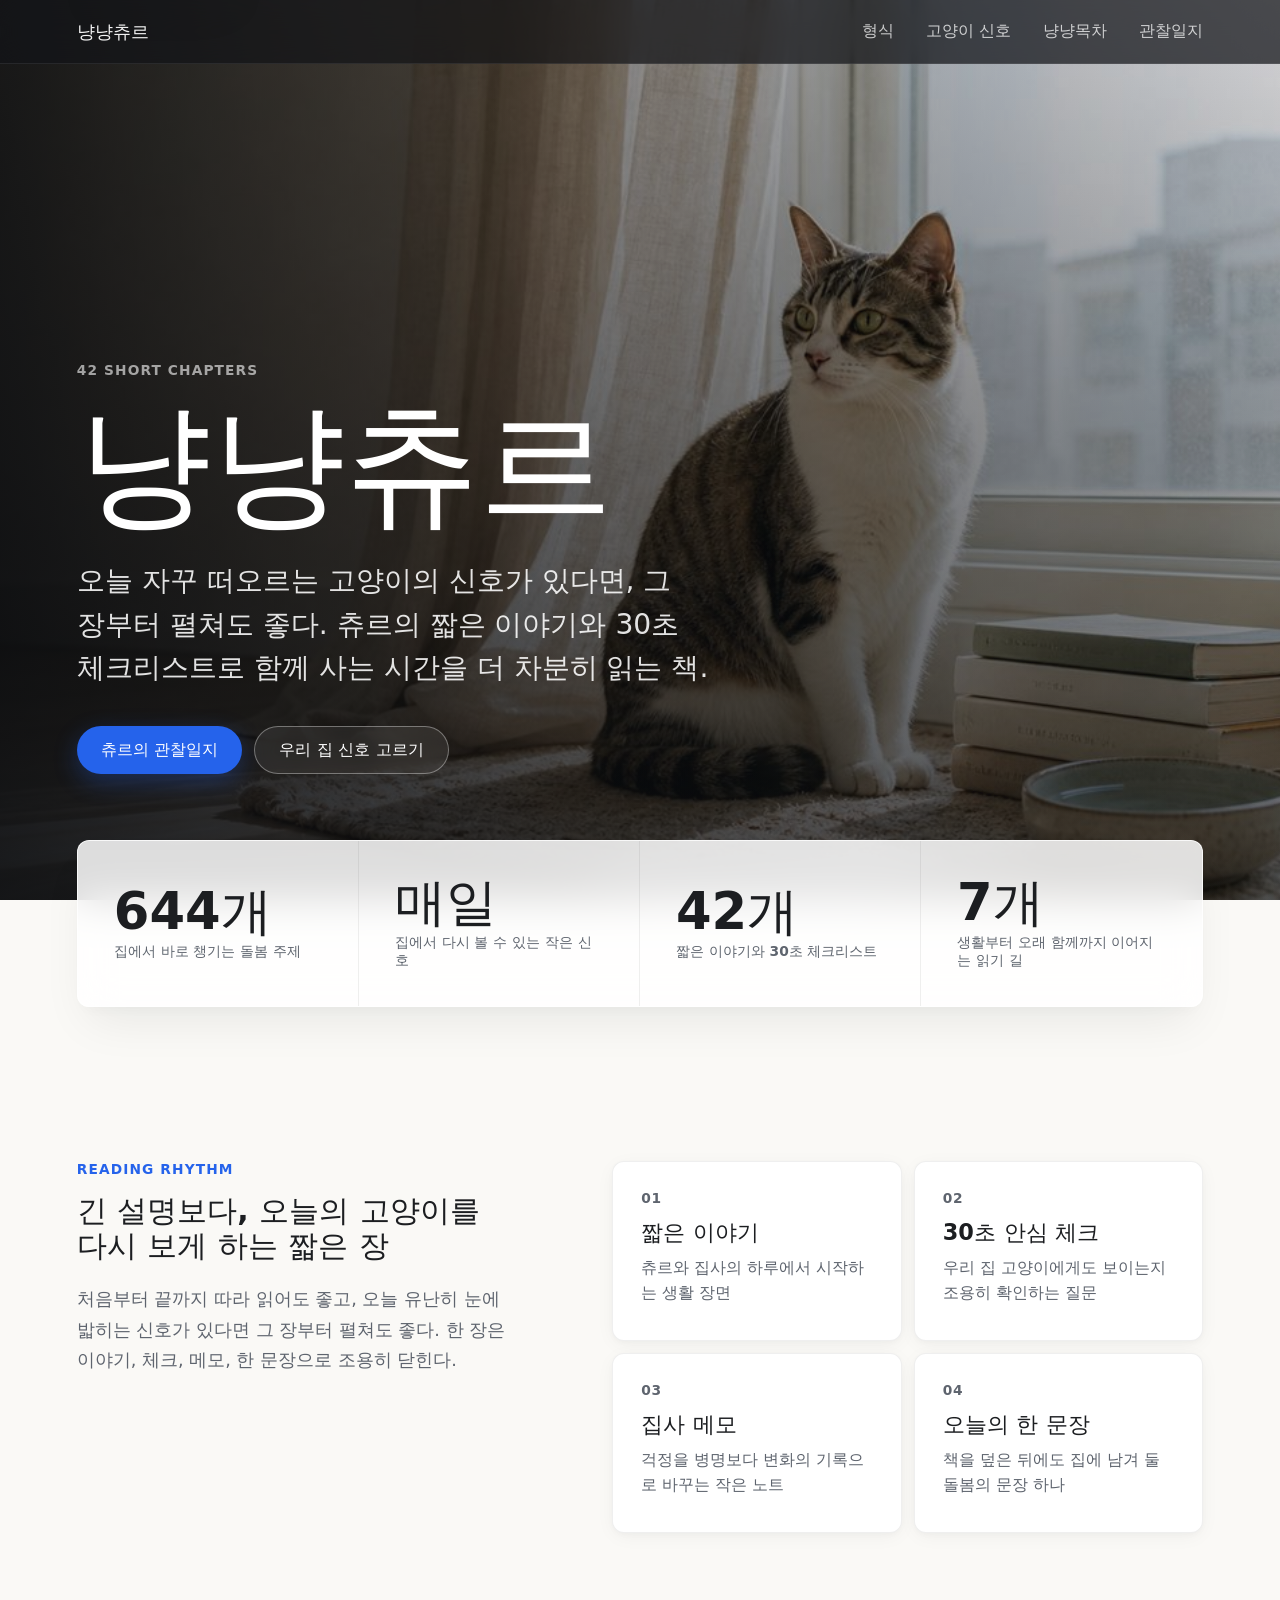
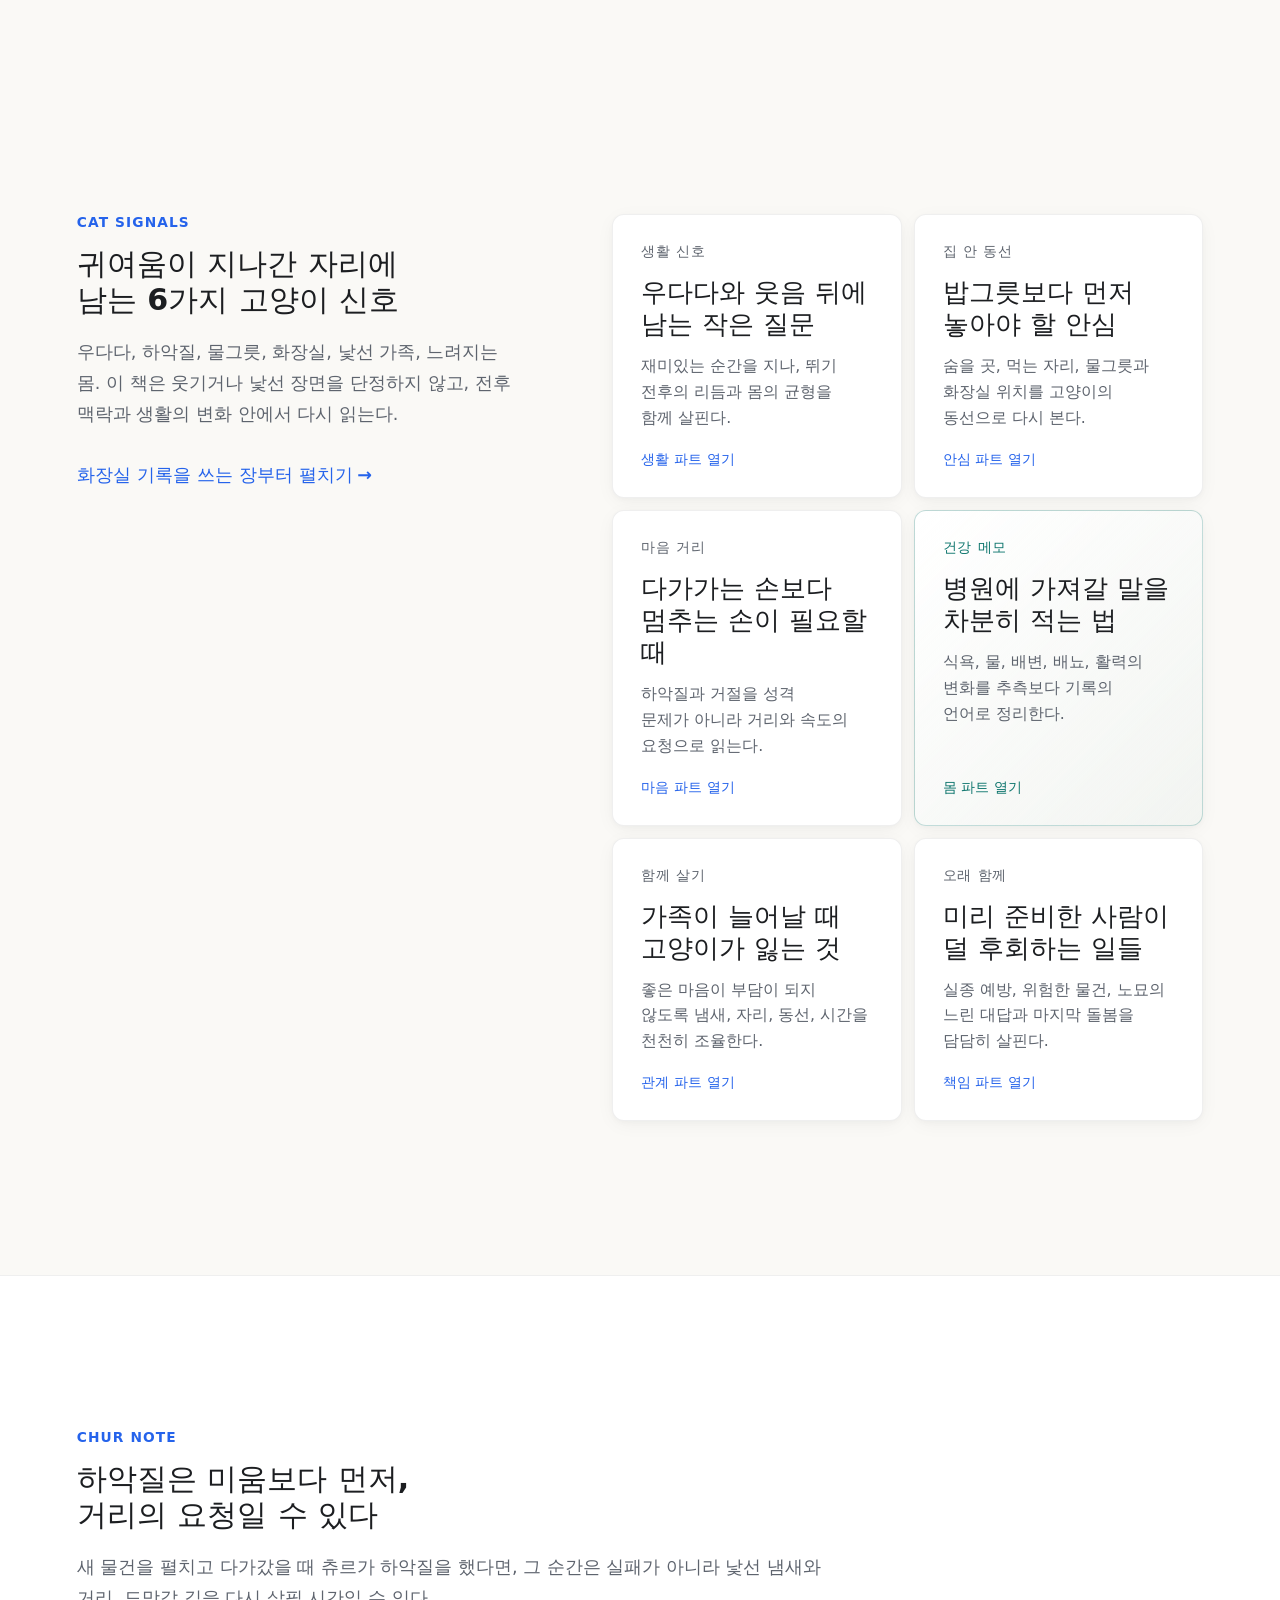
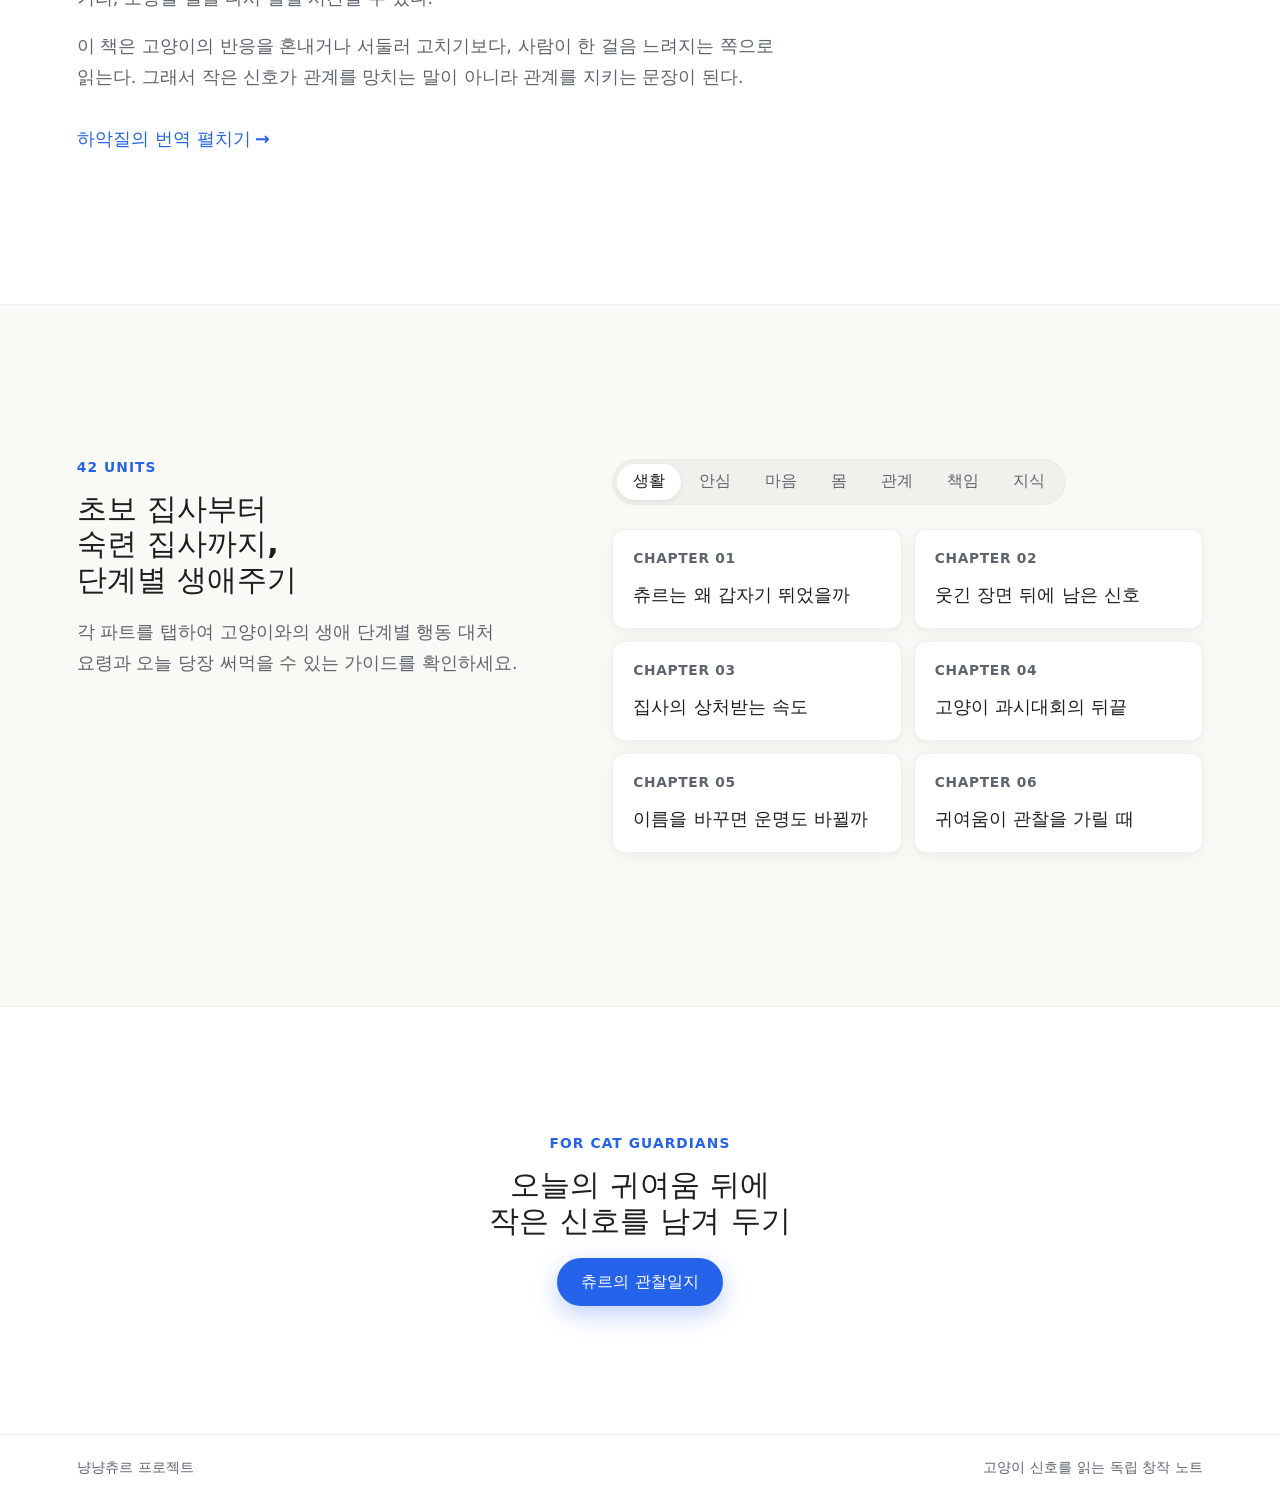
==== web/index.html @ a4cfbbdb "Publish catbook project" ====
<!doctype html>
<html lang="ko">
  <head>
    <meta charset="utf-8" />
    <meta name="viewport" content="width=device-width, initial-scale=1" />
    <title>냥냥츄르 | 고양이 신호를 읽는 이야기 노트</title>
    <meta
      name="description"
      content="고양이 츄르와 집사의 짧은 이야기로 행동, 건강, 돌봄, 관계의 신호를 읽는 집사용 관찰 노트"
    />
    <link rel="icon" href="data:," />
    <link
      rel="preload"
      as="image"
      href="../assets/hero-window-cat-1280.jpg"
      imagesrcset="../assets/hero-window-cat-768.jpg 768w, ../assets/hero-window-cat-1280.jpg 1280w"
      imagesizes="100vw"
      fetchpriority="high"
    />
    <link rel="stylesheet" href="./styles.css?v=20260605-pctitles" />
  </head>
  <body>
    <a class="skip-link" href="#format">본문으로 건너뛰기</a>
    <header class="site-header" aria-label="상단 내비게이션">
      <a class="brand" href="#top" aria-label="냥냥츄르 처음으로">냥냥츄르</a>
      <nav class="nav-links" aria-label="주요 섹션">
        <a href="#format">형식</a>
        <a href="#signals">고양이 신호</a>
        <a href="#chapters">냥냥목차</a>
        <a href="./manuscript.html">관찰일지</a>
      </nav>
    </header>

    <main id="top">
      <section class="hero" aria-labelledby="hero-title">
        <picture class="hero-media">
          <source
            type="image/jpeg"
            srcset="../assets/hero-window-cat-768.jpg 768w, ../assets/hero-window-cat-1280.jpg 1280w"
            sizes="100vw"
          />
          <img
            class="hero-image"
            src="../assets/hero-window-cat-1280.jpg"
            width="1280"
            height="683"
            alt="창가에 앉은 고양이와 책, 물그릇"
            decoding="async"
            fetchpriority="high"
          />
        </picture>
        <div class="hero-scrim"></div>
        <div class="hero-content">
          <p class="eyebrow">42 short chapters</p>
          <h1 id="hero-title">냥냥츄르</h1>
          <p class="hero-copy">
            오늘 자꾸 떠오르는 고양이의 신호가 있다면, 그 장부터 펼쳐도 좋다. 츄르의 짧은 이야기와 30초 체크리스트로 함께 사는 시간을 더 차분히 읽는 책.
          </p>
          <div class="hero-actions">
            <a class="button primary" href="./manuscript.html">츄르의 관찰일지</a>
            <a class="button secondary" href="#signals">우리 집 신호 고르기</a>
          </div>
        </div>
      </section>

      <section class="summary-band" aria-label="프로젝트 요약">
        <div class="summary-item">
          <strong>644개</strong>
          <span>집에서 바로 챙기는 돌봄 주제</span>
        </div>
        <div class="summary-item">
          <strong>매일</strong>
          <span>집에서 다시 볼 수 있는 작은 신호</span>
        </div>
        <div class="summary-item">
          <strong>42개</strong>
          <span>짧은 이야기와 30초 체크리스트</span>
        </div>
        <div class="summary-item">
          <strong>7개</strong>
          <span>생활부터 오래 함께까지 이어지는 읽기 길</span>
        </div>
      </section>

      <section class="section" id="format" aria-labelledby="format-title">
        <div class="section-copy">
          <p class="eyebrow">Reading rhythm</p>
          <h2 id="format-title">긴 설명보다, 오늘의 고양이를 다시 보게 하는 짧은 장</h2>
          <p>
            처음부터 끝까지 따라 읽어도 좋고, 오늘 유난히 눈에 밟히는 신호가 있다면 그 장부터 펼쳐도 좋다. 한 장은 이야기, 체크, 메모, 한 문장으로 조용히 닫힌다.
          </p>
        </div>
        <div class="format-grid" aria-label="책의 반복 구조">
          <article>
            <span>01</span>
            <strong>짧은 이야기</strong>
            <p>츄르와 집사의 하루에서 시작하는 생활 장면</p>
          </article>
          <article>
            <span>02</span>
            <strong>30초 안심 체크</strong>
            <p>우리 집 고양이에게도 보이는지 조용히 확인하는 질문</p>
          </article>
          <article>
            <span>03</span>
            <strong>집사 메모</strong>
            <p>걱정을 병명보다 변화의 기록으로 바꾸는 작은 노트</p>
          </article>
          <article>
            <span>04</span>
            <strong>오늘의 한 문장</strong>
            <p>책을 덮은 뒤에도 집에 남겨 둘 돌봄의 문장 하나</p>
          </article>
        </div>
      </section>

      <section class="section categories" id="signals" aria-labelledby="signals-title">
        <div class="section-copy">
          <p class="eyebrow">Cat signals</p>
          <h2 id="signals-title">귀여움이 지나간 자리에 남는 6가지 고양이 신호</h2>
          <p>
            우다다, 하악질, 물그릇, 화장실, 낯선 가족, 느려지는 몸. 이 책은 웃기거나 낯선 장면을 단정하지 않고, 전후 맥락과 생활의 변화 안에서 다시 읽는다.
          </p>
          <a class="text-link" href="./manuscript.html#chapter-19">화장실 기록을 쓰는 장부터 펼치기</a>
        </div>
        <div class="category-grid" aria-label="고양이 신호 카테고리">
          <button class="category-card" type="button" data-part-open="0">
            <span>생활 신호</span>
            <strong>우다다와 웃음 뒤에 남는 작은 질문</strong>
            <p>재미있는 순간을 지나, 뛰기 전후의 리듬과 몸의 균형을 함께 살핀다.</p>
            <em>생활 파트 열기</em>
          </button>
          <button class="category-card" type="button" data-part-open="1">
            <span>집 안 동선</span>
            <strong>밥그릇보다 먼저 놓아야 할 안심</strong>
            <p>숨을 곳, 먹는 자리, 물그릇과 화장실 위치를 고양이의 동선으로 다시 본다.</p>
            <em>안심 파트 열기</em>
          </button>
          <button class="category-card" type="button" data-part-open="2">
            <span>마음 거리</span>
            <strong>다가가는 손보다 멈추는 손이 필요할 때</strong>
            <p>하악질과 거절을 성격 문제가 아니라 거리와 속도의 요청으로 읽는다.</p>
            <em>마음 파트 열기</em>
          </button>
          <button class="category-card highlight" type="button" data-part-open="3">
            <span>건강 메모</span>
            <strong>병원에 가져갈 말을 차분히 적는 법</strong>
            <p>식욕, 물, 배변, 배뇨, 활력의 변화를 추측보다 기록의 언어로 정리한다.</p>
            <em>몸 파트 열기</em>
          </button>
          <button class="category-card" type="button" data-part-open="4">
            <span>함께 살기</span>
            <strong>가족이 늘어날 때 고양이가 잃는 것</strong>
            <p>좋은 마음이 부담이 되지 않도록 냄새, 자리, 동선, 시간을 천천히 조율한다.</p>
            <em>관계 파트 열기</em>
          </button>
          <button class="category-card" type="button" data-part-open="5">
            <span>오래 함께</span>
            <strong>미리 준비한 사람이 덜 후회하는 일들</strong>
            <p>실종 예방, 위험한 물건, 노묘의 느린 대답과 마지막 돌봄을 담담히 살핀다.</p>
            <em>책임 파트 열기</em>
          </button>
        </div>
      </section>

      <section class="section quiet" aria-labelledby="sample-title">
        <div class="section-copy">
          <p class="eyebrow">Chur note</p>
          <h2 class="title-lines" id="sample-title">
            <span>하악질은 미움보다 먼저,</span>
            <span>거리의 요청일 수 있다</span>
          </h2>
          <p>
            새 물건을 펼치고 다가갔을 때 츄르가 하악질을 했다면, 그 순간은 실패가 아니라 낯선 냄새와 거리, 도망갈 길을 다시 살필 시간일 수 있다.
          </p>
          <p>
            이 책은 고양이의 반응을 혼내거나 서둘러 고치기보다, 사람이 한 걸음 느려지는 쪽으로 읽는다. 그래서 작은 신호가 관계를 망치는 말이 아니라 관계를 지키는 문장이 된다.
          </p>
          <a class="text-link" href="./manuscript.html#chapter-14">하악질의 번역 펼치기</a>
        </div>
      </section>

      <section class="section" id="chapters" aria-labelledby="chapters-title">
        <div class="section-copy">
          <p class="eyebrow">42 units</p>
          <h2 class="title-lines" id="chapters-title">
            <span>초보 집사부터</span>
            <span>숙련 집사까지,</span>
            <span>단계별 생애주기</span>
          </h2>
          <p>각 파트를 탭하여 고양이와의 생애 단계별 행동 대처 요령과 오늘 당장 써먹을 수 있는 가이드를 확인하세요.</p>
        </div>
        <div class="chapters-wrapper">
          <div class="chapter-tabs" role="tablist" aria-label="목차 파트">
            <button class="tab-button active" id="part-tab-0" role="tab" type="button" data-part="0" aria-controls="chapter-list" aria-selected="true">생활</button>
            <button class="tab-button" id="part-tab-1" role="tab" type="button" data-part="1" aria-controls="chapter-list" aria-selected="false" tabindex="-1">안심</button>
            <button class="tab-button" id="part-tab-2" role="tab" type="button" data-part="2" aria-controls="chapter-list" aria-selected="false" tabindex="-1">마음</button>
            <button class="tab-button" id="part-tab-3" role="tab" type="button" data-part="3" aria-controls="chapter-list" aria-selected="false" tabindex="-1">몸</button>
            <button class="tab-button" id="part-tab-4" role="tab" type="button" data-part="4" aria-controls="chapter-list" aria-selected="false" tabindex="-1">관계</button>
            <button class="tab-button" id="part-tab-5" role="tab" type="button" data-part="5" aria-controls="chapter-list" aria-selected="false" tabindex="-1">책임</button>
            <button class="tab-button" id="part-tab-6" role="tab" type="button" data-part="6" aria-controls="chapter-list" aria-selected="false" tabindex="-1">지식</button>
          </div>
          <div class="chapter-list" id="chapter-list" role="tabpanel" aria-live="polite" aria-labelledby="part-tab-0" tabindex="0"></div>
        </div>
      </section>

      <div class="part-modal" id="part-modal" role="dialog" aria-modal="true" aria-hidden="true" aria-labelledby="part-modal-title" aria-describedby="part-modal-summary" hidden>
        <div class="modal-backdrop" data-modal-close></div>
        <section class="modal-panel" tabindex="-1">
          <button class="modal-close" type="button" aria-label="상세 닫기" data-modal-close>×</button>
          <p class="modal-kicker" id="part-modal-kicker"></p>
          <h3 id="part-modal-title"></h3>
          <p id="part-modal-summary"></p>
          <div class="modal-meta" aria-label="파트 핵심 요약">
            <article>
              <span>집사가 볼 신호</span>
              <strong id="part-modal-focus"></strong>
            </article>
            <article>
              <span>남는 쓸모</span>
              <strong id="part-modal-reader"></strong>
            </article>
            <article>
              <span>읽는 결</span>
              <strong id="part-modal-tone"></strong>
            </article>
          </div>
          <div class="modal-badges" id="part-modal-badges" aria-label="핵심 키워드"></div>
          <div class="modal-unit-list" id="part-modal-units"></div>
          <div class="modal-footer">
            <p id="part-modal-closing"></p>
            <a class="button primary compact" id="part-modal-link" href="./manuscript.html">해당 장면 펼치기</a>
          </div>
        </section>
      </div>

      <section class="final-cta" aria-labelledby="cta-title">
        <p class="eyebrow">For cat guardians</p>
        <h2 id="cta-title">
          <span>오늘의 귀여움 뒤에</span>
          <span>작은 신호를 남겨 두기</span>
        </h2>
        <a class="button primary" href="./manuscript.html">츄르의 관찰일지</a>
      </section>
    </main>

    <footer class="site-footer">
      <span>냥냥츄르 프로젝트</span>
      <span>고양이 신호를 읽는 독립 창작 노트</span>
    </footer>

    <script src="./script.js?v=20260604-opt" defer></script>
  </body>
</html>
---- web/styles.css ----
:root {
  --bg: #FAF9F6;
  --surface: #ffffff;
  --surface-soft: rgba(255, 255, 255, 0.8);
  --ink: #1C1E21;
  --muted: #5E646E;
  --line: rgba(28, 30, 33, 0.07);
  --line-strong: rgba(28, 30, 33, 0.14);
  --blue: #2563EB;
  --green: #0F766E;
  --coral: #EA580C;
  --shadow: 0 4px 20px -2px rgba(28, 30, 33, 0.05), 0 2px 6px -1px rgba(28, 30, 33, 0.03);
  --shadow-lg: 0 24px 48px -12px rgba(18, 22, 28, 0.08), 0 8px 16px -4px rgba(18, 22, 28, 0.03);
  --font-sans: "Malgun Gothic", "Apple SD Gothic Neo", "Noto Sans KR", "Segoe UI", system-ui, -apple-system, BlinkMacSystemFont, Arial, sans-serif;
  --page-x: clamp(20px, 6vw, 80px);
  --radius: 12px;
  --text-xs: clamp(0.76rem, 0.72rem + 0.2vw, 0.86rem);
  --text-sm: clamp(0.88rem, 0.84rem + 0.22vw, 0.98rem);
  --text-base: clamp(1rem, 0.94rem + 0.28vw, 1.1rem);
  --text-md: clamp(1.1rem, 1rem + 0.45vw, 1.35rem);
  --text-lg: clamp(1.28rem, 1.12rem + 0.8vw, 1.85rem);
  --title: clamp(2.2rem, 1.6rem + 4vw, 4.8rem);
  --section-title: clamp(1.85rem, 2.35vw, 2.5rem);
  --display: clamp(3.8rem, 2rem + 8vw, 8.5rem);
}

* {
  box-sizing: border-box;
}

html {
  font-size: 16px;
  -webkit-text-size-adjust: 100%;
  text-size-adjust: 100%;
  scroll-behavior: smooth;
}

body {
  margin: 0;
  background: var(--bg);
  color: var(--ink);
  font-family: var(--font-sans);
  font-synthesis: none;
  letter-spacing: 0;
  -webkit-font-smoothing: antialiased;
  -moz-osx-font-smoothing: grayscale;
}

body.modal-open {
  overflow: hidden;
}

img {
  display: block;
  max-width: 100%;
  height: auto;
}

.ai-generated-media {
  position: relative;
  isolation: isolate;
}

.ai-generated-media::after {
  content: attr(data-ai-label);
  position: absolute;
  z-index: 2;
  right: 12px;
  bottom: 12px;
  max-width: calc(100% - 24px);
  border: 1px solid rgba(255, 255, 255, 0.38);
  border-radius: 999px;
  padding: 6px 10px;
  background: rgba(28, 30, 33, 0.72);
  color: #ffffff;
  font-size: clamp(0.72rem, 0.68rem + 0.18vw, 0.84rem);
  font-weight: 800;
  line-height: 1.2;
  text-shadow: 0 1px 2px rgba(0, 0, 0, 0.35);
  pointer-events: none;
  backdrop-filter: blur(8px);
  -webkit-backdrop-filter: blur(8px);
}

.ai-generated-media img {
  user-select: none;
  -webkit-user-drag: none;
  -webkit-touch-callout: none;
}

a {
  color: inherit;
  text-decoration: none;
  transition: color 0.2s ease, opacity 0.2s ease;
}

button,
input,
textarea,
select {
  font: inherit;
  letter-spacing: 0;
}

/* Custom Scrollbar */
::-webkit-scrollbar {
  width: 8px;
  height: 8px;
}
::-webkit-scrollbar-track {
  background: transparent;
}
::-webkit-scrollbar-thumb {
  background: rgba(28, 30, 33, 0.15);
  border-radius: 99px;
  border: 2px solid var(--bg);
}
::-webkit-scrollbar-thumb:hover {
  background: rgba(28, 30, 33, 0.3);
}

.skip-link {
  position: fixed;
  z-index: 100;
  top: 12px;
  left: var(--page-x);
  transform: translateY(-150%);
  border-radius: 999px;
  padding: 10px 20px;
  background: var(--surface);
  color: var(--ink);
  font-size: var(--text-sm);
  font-weight: 700;
  box-shadow: var(--shadow-lg);
  transition: transform 0.25s cubic-bezier(0.16, 1, 0.3, 1);
}

.skip-link:focus-visible {
  transform: translateY(0);
  outline: 3px solid rgba(37, 99, 235, 0.35);
  outline-offset: 2px;
}

a:focus-visible,
button:focus-visible {
  outline: 3px solid rgba(37, 99, 235, 0.35);
  outline-offset: 2px;
}

/* Header */
.site-header {
  position: fixed;
  z-index: 50;
  top: 0;
  left: 0;
  right: 0;
  display: flex;
  align-items: center;
  justify-content: space-between;
  gap: 24px;
  height: 64px;
  padding: 0 var(--page-x);
  color: rgba(255, 255, 255, 0.95);
  background: rgba(18, 20, 24, 0.72);
  backdrop-filter: blur(20px) saturate(1.4);
  -webkit-backdrop-filter: blur(20px) saturate(1.4);
  border-bottom: 1px solid rgba(255, 255, 255, 0.08);
}

.brand {
  font-size: var(--text-base);
  font-weight: 800;
  letter-spacing: 0;
}

.nav-links {
  display: flex;
  gap: clamp(16px, 3vw, 32px);
  color: rgba(255, 255, 255, 0.75);
  font-size: var(--text-sm);
  font-weight: 600;
}

.nav-links a:hover {
  color: #fff;
}

/* Hero Section */
.hero {
  position: relative;
  min-height: 100svh;
  display: grid;
  align-items: end;
  overflow: hidden;
  padding: 140px var(--page-x) clamp(100px, 14vh, 160px);
}

.hero-media,
.hero-image,
.hero-scrim {
  position: absolute;
  inset: 0;
  width: 100%;
  height: 100%;
}

.hero-media {
  overflow: hidden;
  background: #181a1d;
}

.hero-image {
  object-fit: cover;
  object-position: 58% center;
  transform: scale(1.02);
  filter: brightness(0.95);
  animation: hero-zoom 20s cubic-bezier(0.25, 1, 0.5, 1) infinite alternate;
}

@keyframes hero-zoom {
  from { transform: scale(1.02); }
  to { transform: scale(1.08); }
}

.hero-scrim {
  background:
    linear-gradient(90deg, rgba(12, 14, 17, 0.85) 0%, rgba(12, 14, 17, 0.4) 50%, rgba(12, 14, 17, 0.1) 100%),
    linear-gradient(0deg, rgba(12, 14, 17, 0.6) 0%, rgba(12, 14, 17, 0) 100%);
}

.hero-content {
  position: relative;
  z-index: 1;
  width: min(800px, 100%);
  color: #fff;
}

.eyebrow {
  margin: 0 0 16px;
  color: var(--blue);
  font-size: var(--text-xs);
  font-weight: 800;
  text-transform: uppercase;
  letter-spacing: 0.08em;
}

.hero .eyebrow {
  color: rgba(255, 255, 255, 0.6);
}

h1, h2, h3, p {
  margin-top: 0;
}

h1 {
  max-width: 10ch;
  margin-bottom: 24px;
  font-size: var(--display);
  line-height: 1.05;
  font-weight: 900;
  text-wrap: balance;
  word-break: keep-all;
  overflow-wrap: break-word;
  letter-spacing: 0;
}

h2 {
  margin-bottom: 20px;
  font-size: var(--title);
  line-height: 1.12;
  font-weight: 800;
  text-wrap: balance;
  word-break: keep-all;
  overflow-wrap: break-word;
  letter-spacing: 0;
}

.title-lines span {
  display: block;
}

.section-copy h2 {
  max-width: 720px;
  font-size: var(--section-title);
  line-height: 1.18;
}

.hero-copy {
  max-width: 640px;
  margin-bottom: 36px;
  color: rgba(255, 255, 255, 0.88);
  font-size: var(--text-lg);
  line-height: 1.55;
  font-weight: 500;
  text-wrap: pretty;
  word-break: keep-all;
  overflow-wrap: break-word;
}

.hero-actions,
.chapter-tabs {
  display: flex;
  flex-wrap: wrap;
  gap: 12px;
}

.button {
  display: inline-flex;
  min-height: 48px;
  align-items: center;
  justify-content: center;
  border-radius: 999px;
  padding: 0 24px;
  font-size: var(--text-sm);
  font-weight: 700;
  border: none;
  cursor: pointer;
  box-shadow: none;
  transition: all 0.3s cubic-bezier(0.16, 1, 0.3, 1);
}

.button:hover {
  transform: translateY(-2px);
}

.button.primary {
  background: var(--blue);
  color: #fff;
  box-shadow: 0 8px 24px rgba(37, 99, 235, 0.3);
}

.button.primary:hover {
  background: #1d4ed8;
  box-shadow: 0 12px 28px rgba(37, 99, 235, 0.45);
}

.button.secondary {
  border: 1px solid rgba(255, 255, 255, 0.35);
  color: #fff;
  background: rgba(255, 255, 255, 0.08);
  backdrop-filter: blur(12px);
  -webkit-backdrop-filter: blur(12px);
}

.button.secondary:hover {
  background: rgba(255, 255, 255, 0.2);
  border-color: rgba(255, 255, 255, 0.6);
}

.button.compact {
  min-height: 40px;
  flex: 0 0 auto;
}

/* Stats / Summary Band */
.summary-band {
  position: relative;
  z-index: 2;
  display: grid;
  grid-template-columns: repeat(4, minmax(0, 1fr));
  width: min(1180px, calc(100% - (var(--page-x) * 2)));
  margin: clamp(-60px, -6vw, -40px) auto 0;
  overflow: hidden;
  border: 1px solid rgba(255, 255, 255, 0.8);
  border-radius: var(--radius);
  background: rgba(255, 255, 255, 0.85);
  box-shadow: var(--shadow-lg);
  backdrop-filter: blur(20px) saturate(1.2);
  -webkit-backdrop-filter: blur(20px) saturate(1.2);
}

.summary-item {
  min-height: 140px;
  border-right: 1px solid var(--line);
  padding: clamp(24px, 3.5vw, 36px);
  display: flex;
  flex-direction: column;
  justify-content: center;
  transition: background-color 0.2s ease;
}

.summary-item:hover {
  background: rgba(255, 255, 255, 0.4);
}

.summary-item:last-child {
  border-right: 0;
}

.summary-item strong {
  display: block;
  margin-bottom: 6px;
  font-size: clamp(2rem, 1.4rem + 2.5vw, 3.2rem);
  line-height: 1;
  font-weight: 800;
  color: var(--ink);
  letter-spacing: 0;
}

.summary-item span {
  color: var(--muted);
  font-size: var(--text-xs);
  font-weight: 600;
}

/* Sections */
.section {
  display: grid;
  grid-template-columns: minmax(0, 0.86fr) minmax(0, 1.14fr);
  gap: clamp(40px, 7vw, 100px);
  align-items: start;
  width: min(1180px, calc(100% - (var(--page-x) * 2)));
  margin: 0 auto;
  padding: clamp(100px, 12vw, 160px) 0;
}

.section.quiet {
  width: 100%;
  padding-right: max(var(--page-x), calc((100vw - 1180px) / 2));
  padding-left: max(var(--page-x), calc((100vw - 1180px) / 2));
  background: var(--surface);
  border-top: 1px solid var(--line);
  border-bottom: 1px solid var(--line);
}

.section.quiet .section-copy {
  grid-column: 1 / -1;
  max-width: 760px;
}

.section-copy {
  max-width: 780px;
}

.section-copy p:not(.eyebrow) {
  color: var(--muted);
  font-size: var(--text-base);
  line-height: 1.75;
  text-wrap: pretty;
  word-break: keep-all;
  overflow-wrap: break-word;
}

.text-link {
  display: inline-flex;
  align-items: center;
  gap: 4px;
  margin-top: 16px;
  color: var(--blue);
  font-size: var(--text-base);
  font-weight: 700;
}

.text-link::after {
  content: "→";
  transition: transform 0.2s ease;
}

.text-link:hover::after {
  transform: translateX(4px);
}

/* Format Grid */
.format-grid {
  display: grid;
  grid-template-columns: repeat(2, minmax(0, 1fr));
  gap: 12px;
  align-self: start;
}

.format-grid article,
.chapter-item,
.modal-meta article,
.modal-unit {
  border: 1px solid var(--line);
  border-radius: var(--radius);
  background: var(--surface);
  box-shadow: var(--shadow);
  transition: all 0.3s cubic-bezier(0.16, 1, 0.3, 1);
}

.format-grid article {
  min-height: 180px;
  padding: clamp(20px, 3.2vw, 28px);
  display: flex;
  flex-direction: column;
}

.format-grid article:hover {
  transform: translateY(-4px);
  box-shadow: var(--shadow-lg);
  border-color: var(--line-strong);
}

.format-grid span,
.chapter-item span,
.modal-meta span,
.unit-number {
  display: block;
  margin-bottom: 12px;
  color: var(--muted);
  font-size: var(--text-xs);
  font-weight: 700;
  letter-spacing: 0.05em;
  text-transform: uppercase;
}

.format-grid strong {
  display: block;
  margin-bottom: 8px;
  font-size: clamp(1.1rem, 0.95rem + 0.6vw, 1.4rem);
  line-height: 1.3;
  font-weight: 800;
  color: var(--ink);
}

.format-grid p {
  margin: 0;
  color: var(--muted);
  font-size: var(--text-sm);
  line-height: 1.6;
}

/* Categories Section */
.categories {
  padding-top: clamp(80px, 10vw, 130px);
}

.category-grid {
  display: grid;
  grid-template-columns: repeat(2, minmax(0, 1fr));
  gap: 12px;
  align-self: start;
}

.category-card {
  display: flex;
  flex-direction: column;
  min-height: 230px;
  border: 1px solid var(--line);
  border-radius: var(--radius);
  padding: clamp(20px, 3vw, 28px);
  background: var(--surface);
  color: inherit;
  text-align: left;
  cursor: pointer;
  box-shadow: var(--shadow);
  transition: all 0.3s cubic-bezier(0.16, 1, 0.3, 1);
}

.category-card:hover,
.category-card:focus-visible {
  border-color: var(--line-strong);
  transform: translateY(-4px);
  box-shadow: var(--shadow-lg);
}

.category-card.highlight {
  border-color: rgba(15, 118, 110, 0.25);
  background: linear-gradient(135deg, var(--surface), rgba(15, 118, 110, 0.03));
}

.category-card.highlight:hover {
  border-color: rgba(15, 118, 110, 0.4);
  box-shadow: 0 20px 40px -10px rgba(15, 118, 110, 0.12), var(--shadow);
}

.category-card.highlight span {
  color: var(--green);
}

.category-card span {
  display: block;
  margin-bottom: 16px;
  color: var(--muted);
  font-size: var(--text-xs);
  font-weight: 700;
  letter-spacing: 0.05em;
}

.category-card strong {
  display: block;
  margin-bottom: 12px;
  font-size: clamp(1.2rem, 1rem + 0.8vw, 1.6rem);
  line-height: 1.25;
  font-weight: 800;
  color: var(--ink);
  word-break: keep-all;
}

.category-card p {
  margin: 0 0 20px;
  color: var(--muted);
  font-size: var(--text-sm);
  line-height: 1.65;
  text-wrap: pretty;
  word-break: keep-all;
  flex-grow: 1;
}

.category-card em {
  align-self: flex-start;
  color: var(--blue);
  font-size: var(--text-xs);
  font-style: normal;
  font-weight: 700;
}

.category-card.highlight em {
  color: var(--green);
}

/* Chapter Section */
.chapters-wrapper {
  display: flex;
  flex-direction: column;
  gap: 24px;
}

#chapters .chapters-wrapper {
  grid-column: 2;
}

.chapter-tabs {
  margin: 0;
  align-items: center;
  align-self: start;
  background: rgba(28, 30, 33, 0.04);
  padding: 4px;
  border-radius: 99px;
  gap: 2px;
  border: 1px solid rgba(28, 30, 33, 0.02);
}

.tab-button {
  min-height: 36px;
  border: none;
  border-radius: 99px;
  padding: 0 16px;
  background: transparent;
  color: var(--muted);
  font-size: var(--text-sm);
  font-weight: 600;
  cursor: pointer;
  transition: all 0.25s cubic-bezier(0.16, 1, 0.3, 1);
}

.tab-button:hover {
  color: var(--ink);
}

.tab-button.active {
  background: var(--surface);
  color: var(--ink);
  box-shadow: 0 2px 8px rgba(0, 0, 0, 0.06), 0 1px 2px rgba(0, 0, 0, 0.02);
}

.chapter-list {
  display: grid;
  grid-template-columns: repeat(2, minmax(0, 1fr));
  gap: 12px;
}

.chapter-list:focus-visible {
  outline: 3px solid rgba(37, 99, 235, 0.3);
  outline-offset: 4px;
}

.chapter-item {
  min-height: 100px;
  padding: 20px;
  color: inherit;
  text-align: left;
  cursor: pointer;
  display: flex;
  flex-direction: column;
}

.chapter-item:hover,
.chapter-item:focus-visible {
  border-color: var(--line-strong);
  transform: translateY(-3px);
  box-shadow: var(--shadow-lg);
}

.chapter-item strong {
  font-size: clamp(0.98rem, 0.9rem + 0.3vw, 1.15rem);
  line-height: 1.4;
  font-weight: 700;
  color: var(--ink);
  margin-top: auto;
}

/* Modals */
.part-modal[hidden] {
  display: none;
}

.part-modal {
  position: fixed;
  z-index: 100;
  inset: 0;
  display: grid;
  place-items: center;
  padding: clamp(16px, 4vw, 40px);
}

.modal-backdrop {
  position: absolute;
  inset: 0;
  background: rgba(12, 14, 18, 0.45);
  backdrop-filter: blur(12px) saturate(1.2);
  -webkit-backdrop-filter: blur(12px) saturate(1.2);
}

.modal-panel {
  position: relative;
  width: min(860px, 100%);
  max-height: min(88vh, 860px);
  overflow-y: auto;
  border: 1px solid rgba(255, 255, 255, 0.6);
  border-radius: 16px;
  padding: clamp(24px, 5vw, 48px);
  background: rgba(255, 255, 255, 0.95);
  box-shadow: 0 30px 70px -10px rgba(18, 22, 28, 0.22);
}

/* Modal animation handled via classes toggled/checked */
.part-modal:not([hidden]) {
  display: grid;
  animation: modal-fade-in 0.3s cubic-bezier(0.16, 1, 0.3, 1) forwards;
}

.part-modal:not([hidden]) .modal-panel {
  animation: modal-panel-slide-up 0.4s cubic-bezier(0.16, 1, 0.3, 1) forwards;
}

.part-modal.modal-closing {
  animation: modal-fade-out 0.25s cubic-bezier(0.16, 1, 0.3, 1) forwards;
}

.part-modal.modal-closing .modal-panel {
  animation: modal-panel-slide-down 0.25s cubic-bezier(0.16, 1, 0.3, 1) forwards;
}

@keyframes modal-fade-in {
  from { opacity: 0; }
  to { opacity: 1; }
}

@keyframes modal-fade-out {
  from { opacity: 1; }
  to { opacity: 0; }
}

@keyframes modal-panel-slide-up {
  from {
    opacity: 0;
    transform: scale(0.96) translateY(24px);
  }
  to {
    opacity: 1;
    transform: scale(1) translateY(0);
  }
}

@keyframes modal-panel-slide-down {
  from {
    opacity: 1;
    transform: scale(1) translateY(0);
  }
  to {
    opacity: 0;
    transform: scale(0.96) translateY(24px);
  }
}

.modal-panel:focus {
  outline: none;
}

.modal-close {
  position: absolute;
  z-index: 10;
  top: clamp(16px, 4vw, 32px);
  right: clamp(16px, 4vw, 32px);
  display: flex;
  align-items: center;
  justify-content: center;
  width: 36px;
  height: 36px;
  border: 1px solid var(--line);
  border-radius: 50%;
  background: var(--surface);
  color: var(--ink);
  font-size: 20px;
  cursor: pointer;
  box-shadow: var(--shadow);
  transition: all 0.2s ease;
}

.modal-close:hover {
  background: rgba(28, 30, 33, 0.05);
  transform: scale(1.05);
}

.modal-kicker {
  margin-bottom: 12px;
  color: var(--blue);
  font-size: var(--text-xs);
  font-weight: 700;
  letter-spacing: 0.05em;
  text-transform: uppercase;
}

.modal-panel h3 {
  max-width: 90%;
  margin-bottom: 16px;
  font-size: clamp(1.8rem, 1.3rem + 2.5vw, 2.8rem);
  line-height: 1.15;
  font-weight: 800;
  text-wrap: balance;
  word-break: keep-all;
  color: var(--ink);
  letter-spacing: 0;
}

#part-modal-summary {
  max-width: 720px;
  color: var(--muted);
  font-size: var(--text-base);
  line-height: 1.7;
  word-break: keep-all;
  margin-bottom: 24px;
}

.modal-meta {
  display: grid;
  grid-template-columns: repeat(3, minmax(0, 1fr));
  gap: 12px;
  margin: 24px 0;
}

.modal-meta article {
  min-height: 120px;
  padding: 18px;
  background: rgba(28, 30, 33, 0.02);
}

.modal-meta strong {
  font-size: var(--text-sm);
  line-height: 1.4;
  font-weight: 700;
  color: var(--ink);
}

.modal-badges {
  display: flex;
  flex-wrap: wrap;
  gap: 8px;
  margin-bottom: 24px;
}

.modal-badges span {
  border: 1px solid var(--line);
  border-radius: 99px;
  padding: 6px 12px;
  background: var(--surface);
  color: var(--muted);
  font-size: var(--text-xs);
  font-weight: 600;
}

.modal-unit-list {
  display: grid;
  grid-template-columns: repeat(2, minmax(0, 1fr));
  gap: 12px;
}

.modal-unit {
  padding: 20px;
  background: var(--surface);
}

.modal-unit strong {
  display: block;
  margin-bottom: 8px;
  font-size: var(--text-base);
  line-height: 1.35;
  font-weight: 700;
  color: var(--ink);
}

.modal-unit p {
  margin: 0;
  color: var(--muted);
  font-size: var(--text-sm);
  line-height: 1.6;
}

.modal-footer {
  display: flex;
  align-items: center;
  justify-content: space-between;
  gap: 18px;
  margin-top: 32px;
  border-top: 1px solid var(--line);
  padding-top: 24px;
}

.modal-footer p {
  margin: 0;
  color: var(--muted);
  font-size: var(--text-base);
  font-weight: 600;
  line-height: 1.5;
}

/* Final CTA */
.final-cta {
  padding: clamp(80px, 10vw, 130px) var(--page-x);
  text-align: center;
  background: var(--surface);
  border-top: 1px solid var(--line);
}

.final-cta h2 {
  max-width: 720px;
  margin-right: auto;
  margin-left: auto;
  font-size: var(--section-title);
  word-break: keep-all;
  overflow-wrap: break-word;
  line-height: 1.18;
}

.final-cta h2 span {
  display: block;
}

.site-footer {
  display: flex;
  justify-content: space-between;
  gap: 18px;
  border-top: 1px solid var(--line);
  padding: 24px var(--page-x);
  color: var(--muted);
  font-size: var(--text-xs);
  font-weight: 600;
  background: var(--surface);
}

/* Responsive Breakpoints */
@media (max-width: 980px) {
  .nav-links {
    gap: 16px;
  }

  .summary-band,
  .section,
  .format-grid,
  .category-grid,
  .chapter-list,
  .modal-meta,
  .modal-unit-list {
    grid-template-columns: 1fr;
  }

  .section {
    width: min(680px, calc(100% - (var(--page-x) * 2)));
    gap: 40px;
    padding: clamp(60px, 10vw, 100px) 0;
  }

  .section.quiet {
    padding-right: var(--page-x);
    padding-left: var(--page-x);
  }

  #chapters .chapters-wrapper {
    grid-column: 1;
  }

  .summary-item {
    min-height: auto;
    padding: 20px 24px;
    border-right: 0;
    border-bottom: 1px solid var(--line);
  }

  .summary-item:last-child {
    border-bottom: 0;
  }

  .modal-footer,
  .site-footer {
    align-items: stretch;
    flex-direction: column;
    gap: 16px;
  }

  .modal-close {
    top: 16px;
    right: 16px;
  }
}

@media (max-width: 560px) {
  :root {
    --page-x: 20px;
    --section-title: clamp(1.55rem, 6vw, 2rem);
  }

  .site-header {
    height: 56px;
  }

  .hero {
    min-height: 85svh;
    padding: 100px var(--page-x) 40px;
  }

  .hero-image {
    object-position: 64% center;
  }

  h1 {
    font-size: clamp(2.8rem, 12vw, 4.2rem);
  }

  .hero-copy {
    font-size: clamp(1rem, 4.2vw, 1.2rem);
    margin-bottom: 28px;
  }

  .section-copy h2,
  .final-cta h2 {
    line-height: 1.22;
  }

  .button {
    width: 100%;
  }

  .final-cta h2 {
    max-width: 100%;
  }

  .final-cta h2 span:last-child {
    white-space: normal;
  }

  .summary-band {
    width: 100%;
    margin-top: -30px;
  }

  .format-grid article,
  .category-card,
  .chapter-item {
    min-height: auto;
  }

  .chapter-tabs {
    display: grid;
    grid-template-columns: repeat(2, minmax(0, 1fr));
    width: 100%;
    margin: 0;
    padding: 4px;
    border-radius: 12px;
    gap: 4px;
    overflow: visible;
    background: rgba(28, 30, 33, 0.04);
    border: 1px solid rgba(28, 30, 33, 0.04);
  }

  .chapter-tabs::-webkit-scrollbar {
    display: none;
  }

  .tab-button {
    width: 100%;
    min-width: 0;
    padding: 0 10px;
    min-height: 36px;
    border-radius: 8px;
    white-space: nowrap;
  }

  .part-modal {
    padding: 12px;
  }

  .modal-panel {
    max-height: 90vh;
    padding: 24px 20px;
    border-radius: 12px;
  }

  .modal-panel h3 {
    padding-right: 32px;
    font-size: 1.6rem;
  }

  .ai-generated-media::after {
    right: 10px;
    bottom: 10px;
    padding: 5px 9px;
  }
  
  .modal-meta {
    grid-template-columns: 1fr;
    gap: 8px;
  }
  
  .modal-meta article {
    min-height: auto;
    padding: 14px;
  }
}

/* Reduced Motion */
@media (prefers-reduced-motion: reduce) {
  html {
    scroll-behavior: auto;
  }

  *,
  *::before,
  *::after {
    animation-duration: 0.01ms !important;
    animation-iteration-count: 1 !important;
    scroll-behavior: auto !important;
    transition-duration: 0.01ms !important;
  }

  .button:hover,
  .tab-button:hover,
  .category-card:hover,
  .category-card:focus-visible,
  .chapter-item:hover,
  .chapter-item:focus-visible {
    transform: none;
  }

  .hero-image {
    animation: none;
  }
}

/* Fallback for backdrop-filter */
@supports not ((backdrop-filter: blur(1px)) or (-webkit-backdrop-filter: blur(1px))) {
  .site-header {
    background: rgba(18, 20, 24, 0.95);
  }

  .summary-band,
  .modal-panel {
    background: #fff;
  }

  .modal-backdrop {
    background: rgba(12, 14, 18, 0.65);
  }
}
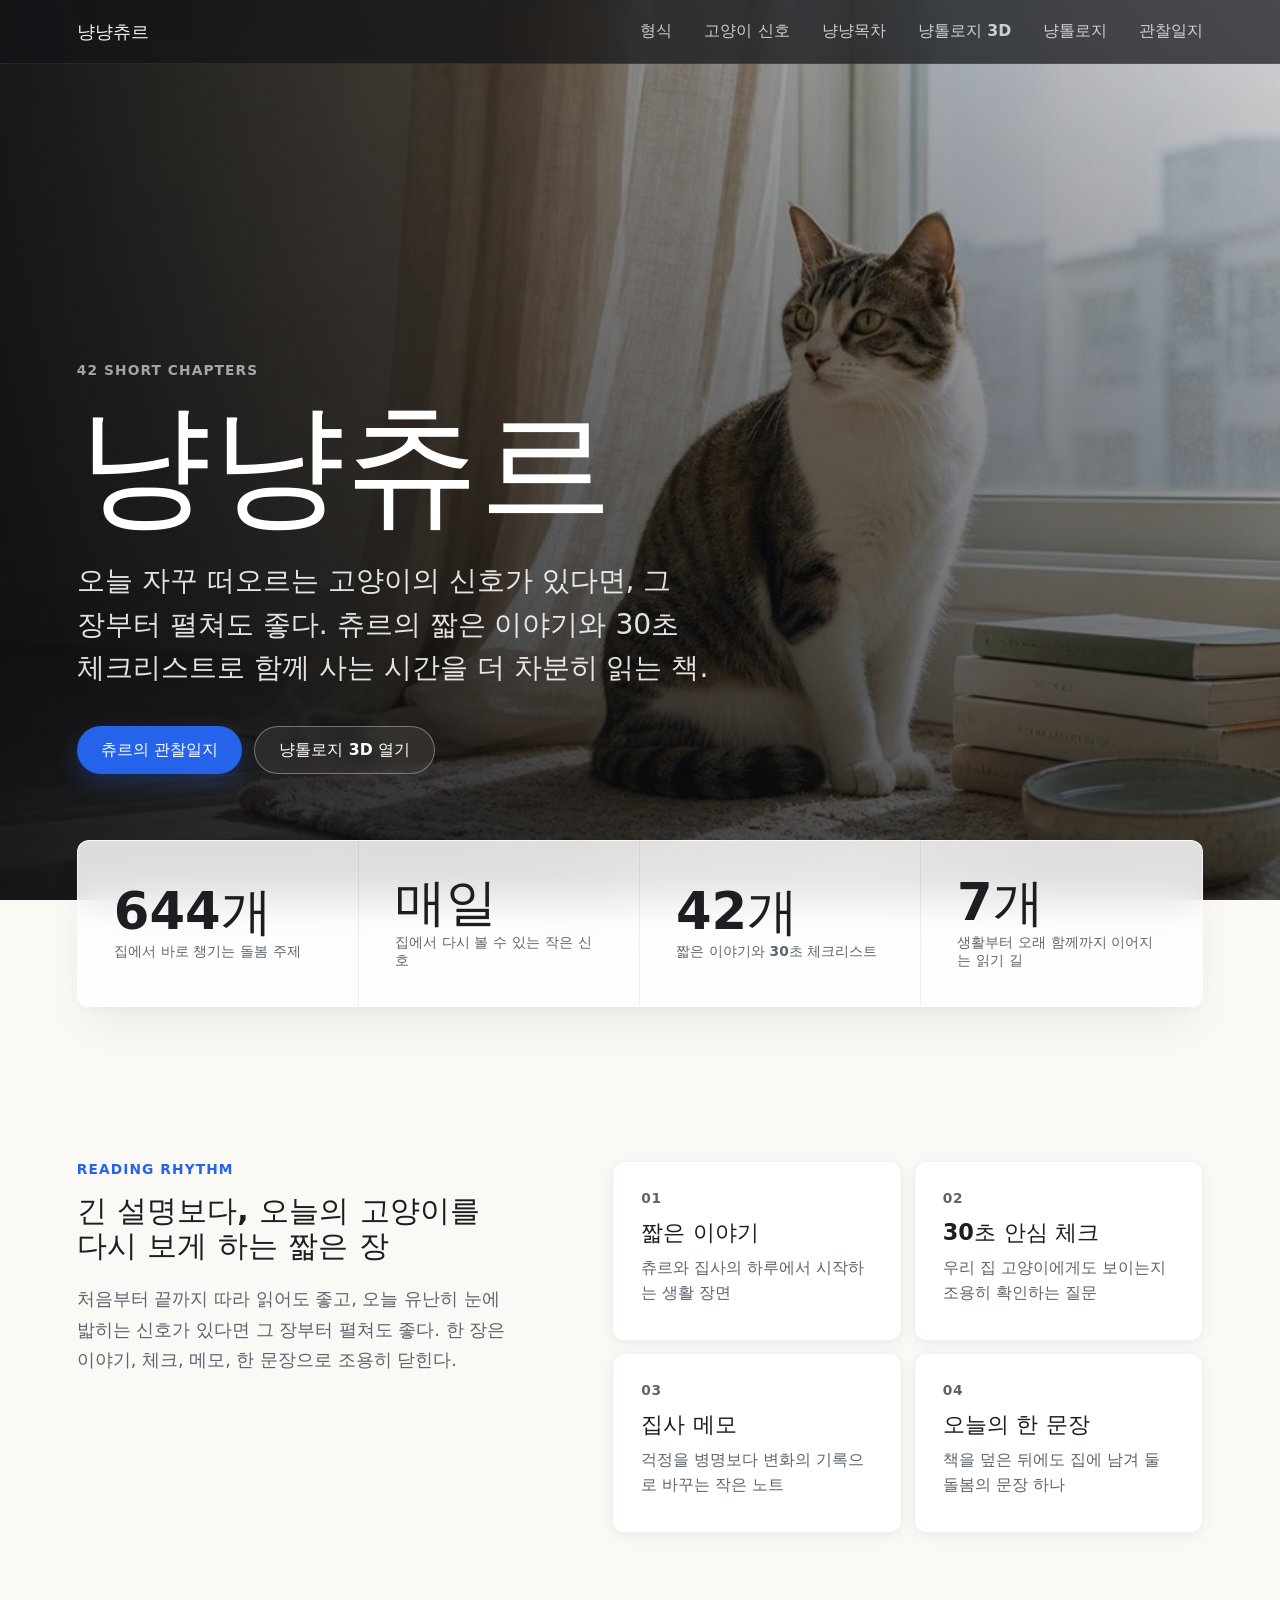
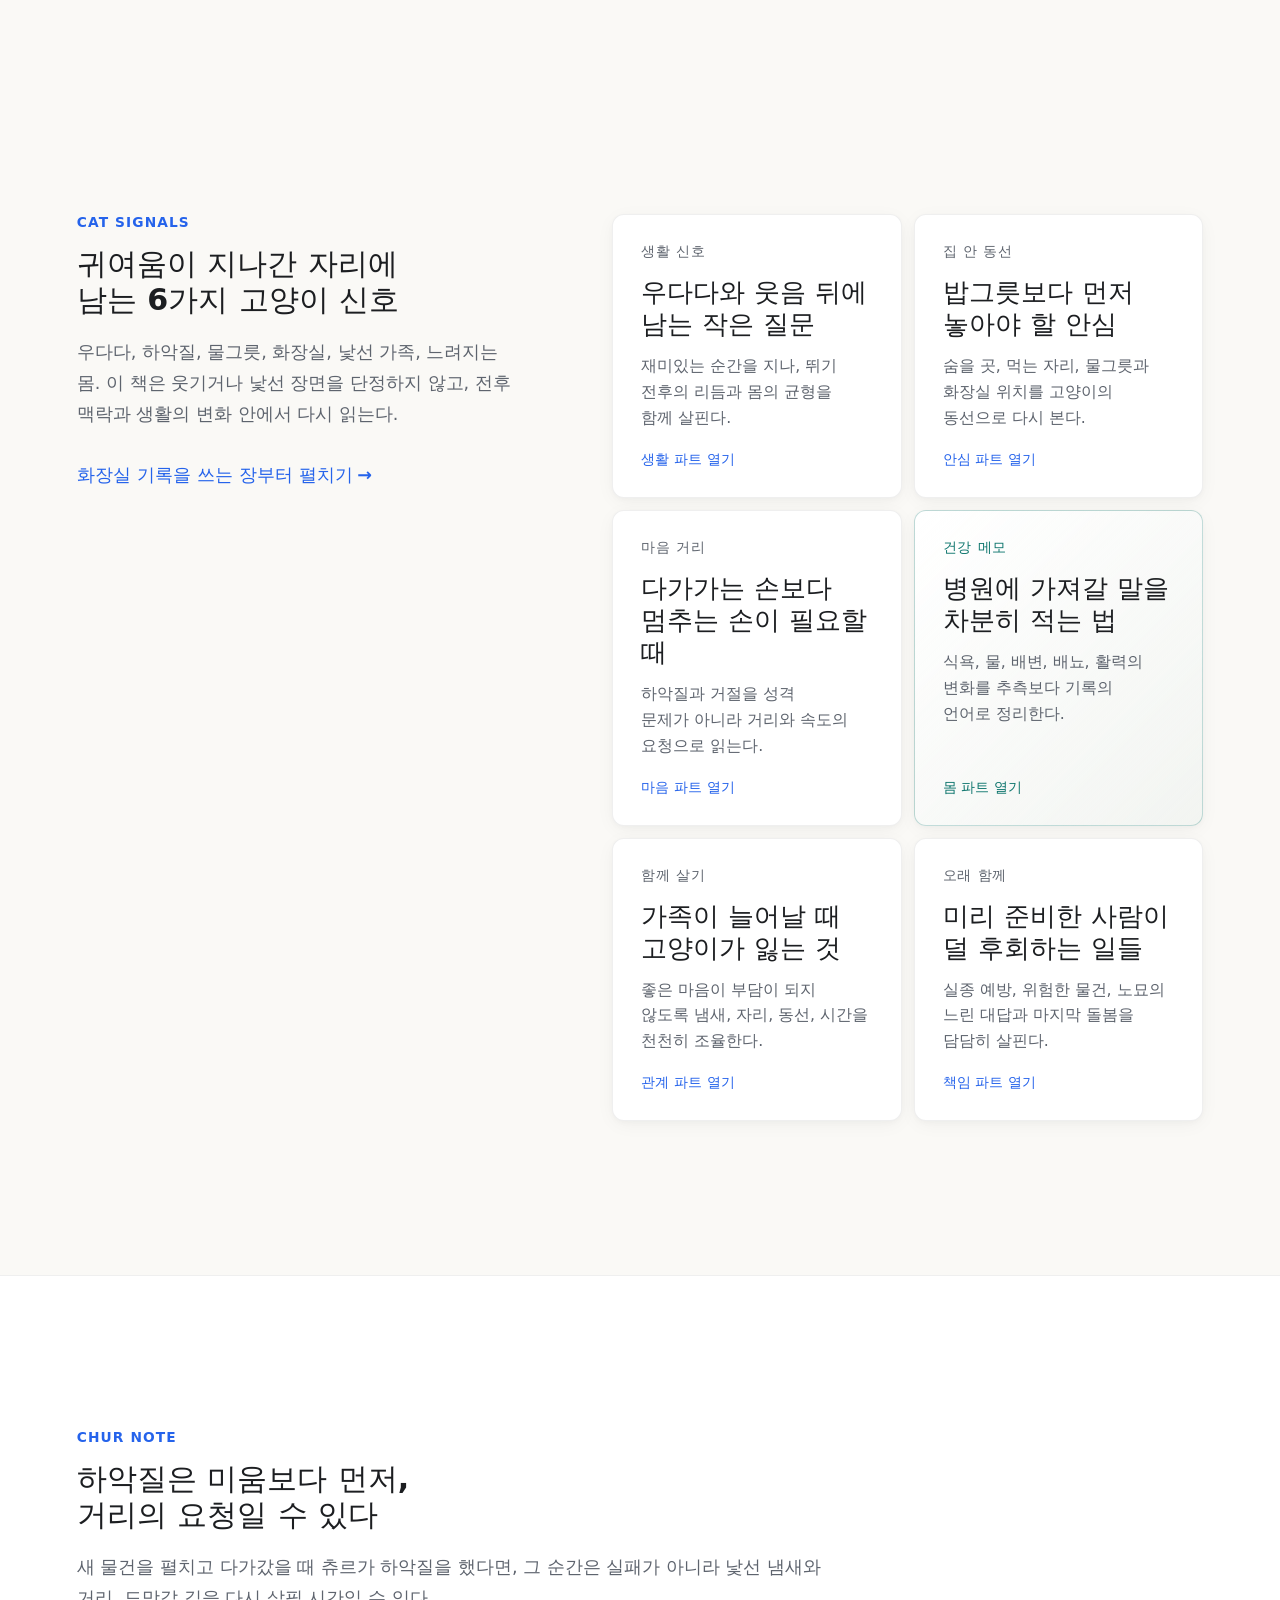
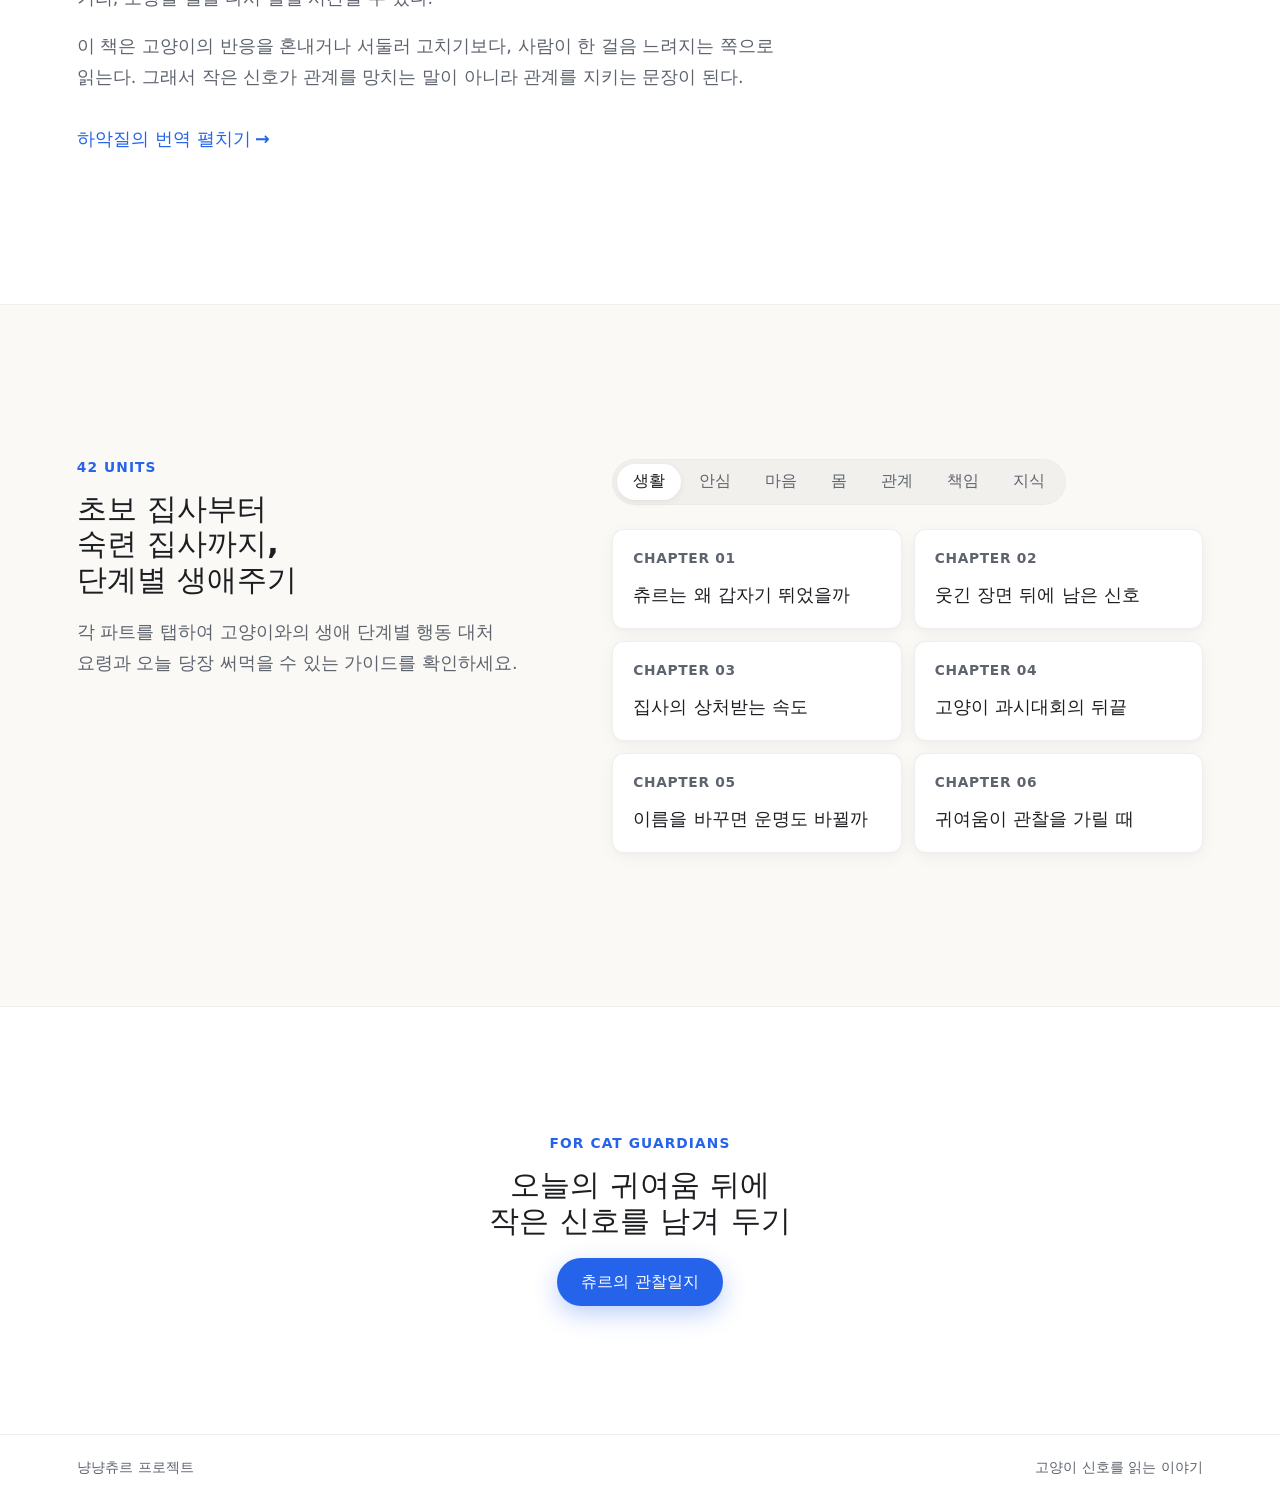
==== commit 9cf40c00: "Add catbook ontology web and RDF data" ====
--- a/web/index.html
+++ b/web/index.html
@@ -27,6 +27,8 @@
         <a href="#format">형식</a>
         <a href="#signals">고양이 신호</a>
         <a href="#chapters">냥냥목차</a>
+        <a href="./ontology-3d.html">냥톨로지 3D</a>
+        <a href="./ontology.html">냥톨로지</a>
         <a href="./manuscript.html">관찰일지</a>
       </nav>
     </header>
@@ -58,7 +60,7 @@
           </p>
           <div class="hero-actions">
             <a class="button primary" href="./manuscript.html">츄르의 관찰일지</a>
-            <a class="button secondary" href="#signals">우리 집 신호 고르기</a>
+            <a class="button secondary" href="./ontology-3d.html">냥톨로지 3D 열기</a>
           </div>
         </div>
       </section>
@@ -246,7 +248,7 @@
 
     <footer class="site-footer">
       <span>냥냥츄르 프로젝트</span>
-      <span>고양이 신호를 읽는 독립 창작 노트</span>
+      <span>고양이 신호를 읽는 이야기</span>
     </footer>
 
     <script src="./script.js?v=20260604-opt" defer></script>
